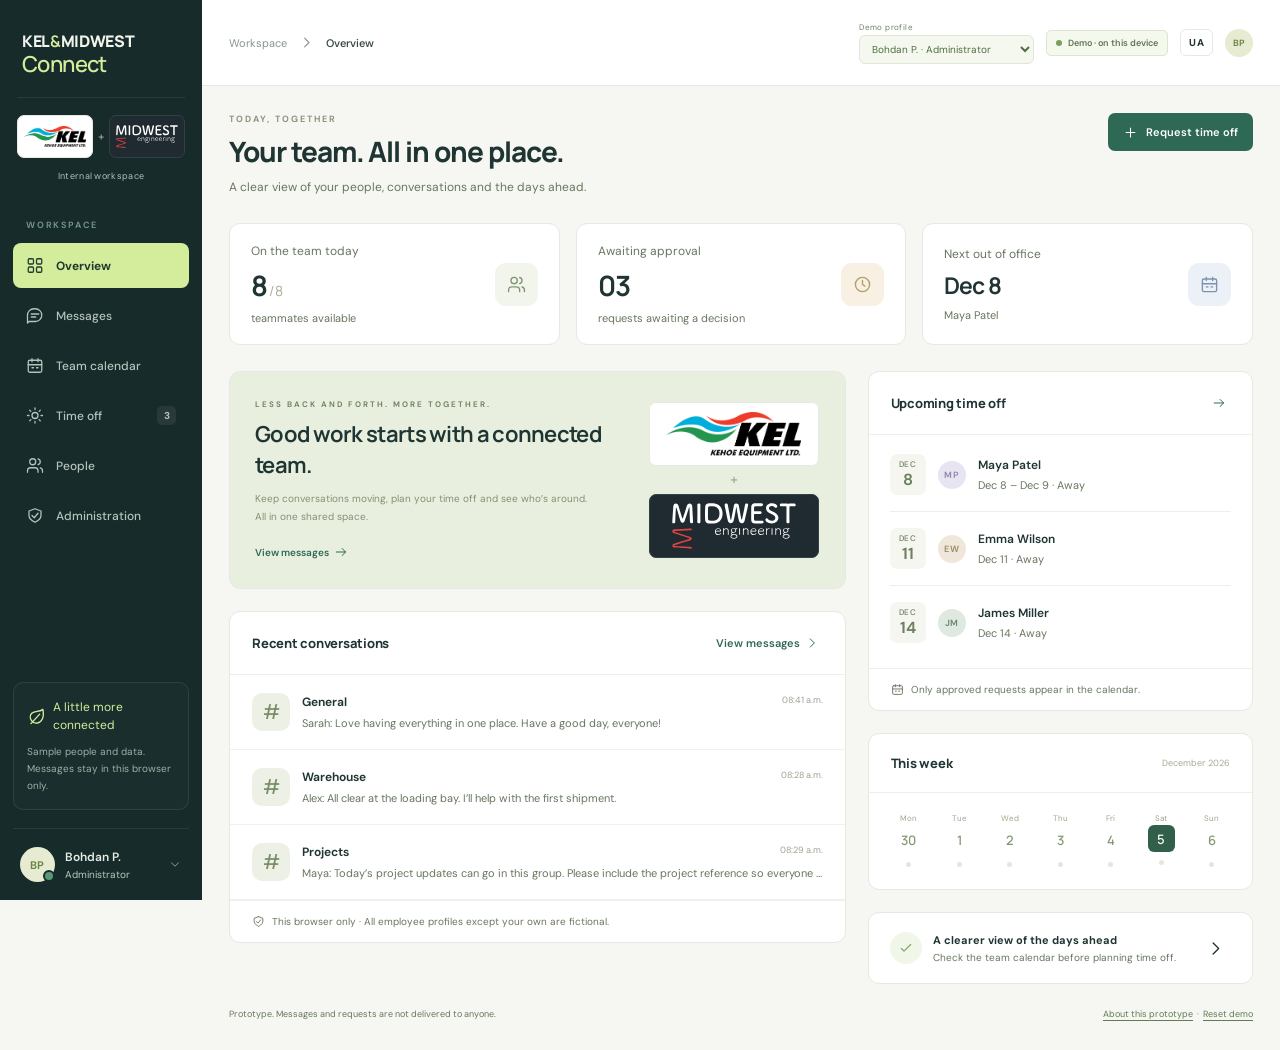
==== connect/index.html @ e6f19900 "Replace sidebar K tile with KEL&MIDWEST Connect name" ====
<!doctype html>
<html lang="en">
<head>
  <meta charset="UTF-8">
  <meta name="viewport" content="width=device-width, initial-scale=1">
  <meta name="theme-color" content="#172b2a">
  <meta name="description" content="KEL Connect — an interactive company workspace demo for conversations, team calendars and time off.">
  <title>KEL Connect · Team workspace</title>
  <link rel="icon" type="image/svg+xml" href="data:image/svg+xml,%3Csvg xmlns='http://www.w3.org/2000/svg' viewBox='0 0 64 64'%3E%3Crect width='64' height='64' rx='18' fill='%23172b2a'/%3E%3Cpath d='M18 16v32m2-14 24-18M20 34l25 14' stroke='%23d1ed89' stroke-width='7' fill='none'/%3E%3C/svg%3E">
  <link rel="stylesheet" href="./style.css">
  <link rel="stylesheet" href="./hr.css">
  <link rel="stylesheet" href="./branding.css?v=joint-1">
  <script src="./app.js?v=joint-1" defer></script>
  <script src="./hr.js" defer></script>
</head>
<body>
  <div id="app"></div>
  <div id="modal-root"></div>
  <div id="toast" class="toast" role="status" aria-live="polite"></div>
</body>
</html>
---- connect/style.css ----
@import url('https://fonts.googleapis.com/css2?family=DM+Sans:wght@400;450;500;550;600;650;700&family=Manrope:wght@400;500;600;650;700;750;800&display=swap');
:root{--ink:#1f3533;--muted:#778480;--green:#2e6955;--lime:#d4ed9c;--line:#e5e9e2;--bg:#f6f7f2;--white:#fff;--side:#172b2a;--side-muted:#91a6a1;--warm:#f0f2ea;--shadow:0 12px 35px #172b2a0c;font-family:'DM Sans',system-ui,-apple-system,sans-serif;color:var(--ink);font-synthesis:none}
*{box-sizing:border-box}body{margin:0;background:var(--bg);font-size:14px}button,input,textarea,select{font:inherit}button,a,input,textarea,select{-webkit-tap-highlight-color:transparent}button{cursor:pointer}button{border:0;background:none;color:inherit}button:disabled{opacity:.45;cursor:not-allowed}button:focus-visible,a:focus-visible{outline:3px solid #88b783;outline-offset:3px}input:focus,textarea:focus,select:focus{outline:2px solid #78a890;outline-offset:1px}a{color:inherit}.icon{width:19px;height:19px;display:inline-block;vertical-align:middle;flex:none;fill:none;stroke:currentColor;stroke-width:1.7;stroke-linecap:round;stroke-linejoin:round}.app-shell{display:flex;min-height:100vh}.sidebar{width:222px;background:var(--side);color:#e5ede5;position:fixed;inset:0 auto 0 0;display:flex;flex-direction:column;padding:31px 18px 18px;z-index:40}.brand{display:flex;align-items:center;gap:10px;padding:0 9px 30px;text-decoration:none}.brand-mark{width:34px;height:36px;background:var(--lime);color:var(--side);border-radius:9px;display:grid;place-items:center;font-family:Manrope,sans-serif;font-size:25px;font-weight:800}.brand-text{font-family:Manrope,sans-serif;font-size:18px;letter-spacing:-.7px;font-weight:750}.brand-text span{font-weight:450;color:#d8e4da}.workspace-label{padding:18px 12px;border-top:1px solid #ffffff14;margin:0 2px 21px;display:flex;align-items:center;gap:9px;color:#d4e0d7;font-size:12px}.workspace-icon{width:28px;height:28px;background:#ffffff0b;border:1px solid #ffffff1a;border-radius:7px;display:grid;place-items:center}.workspace-label b{font-size:12px;font-weight:500;display:block;line-height:1.5}.workspace-label small{color:var(--side-muted);font-size:10px}.nav-label{text-transform:uppercase;font-size:9px;letter-spacing:1.8px;color:#72958b;padding:0 13px;margin-bottom:12px;font-weight:650}.nav-items{display:grid;gap:5px}.nav-btn{display:flex;align-items:center;gap:12px;padding:13px 13px;border-radius:8px;text-align:left;color:#b4c4bc;font-size:12px;font-weight:500;position:relative;width:100%}.nav-btn:hover{background:#ffffff07;color:white}.nav-btn.active{background:#d4ed9c;color:#233a30;font-weight:700}.nav-btn .icon{width:18px}.badge{margin-left:auto;display:inline-flex;align-items:center;justify-content:center;border-radius:5px;min-width:19px;height:19px;font-size:10px;font-weight:700;padding:0 5px;background:#ffffff12}.active .badge{background:#203a2914}.sidebar-bottom{margin-top:auto;padding-top:28px}.sidebar-note{border:1px solid #ffffff16;border-radius:10px;padding:15px 13px;background:#ffffff04;margin-bottom:18px}.note-heading{font-size:12px;color:#d4ed9c;display:flex;align-items:center;gap:7px}.sidebar-note p{font-size:10px;line-height:1.7;color:#9cb0a6;margin:9px 0 0}.profile{display:flex;align-items:center;gap:10px;border-top:1px solid #ffffff14;padding:18px 7px 0}.profile b{font-size:12px;font-weight:600;display:block}.profile small{font-size:10px;color:#91a69d;display:block;margin-top:3px}.profile .icon{margin-left:auto;width:14px;color:#8ba098}.avatar{width:35px;height:35px;border-radius:50%;display:flex;align-items:center;justify-content:center;font-size:11px;font-weight:650;letter-spacing:.4px;position:relative;flex-shrink:0}.avatar.sm{width:28px;height:28px;font-size:9px}.avatar.lg{width:44px;height:44px;font-size:13px}.avatar.xl{width:58px;height:58px;font-size:18px}.avatar.online:after{content:'';position:absolute;bottom:0;right:0;background:#5a9877;border:2px solid white;width:8px;height:8px;border-radius:50%}.sidebar .avatar.online:after{border-color:var(--side)}.avatar-stack{display:flex;padding-left:6px}.avatar-stack .avatar{border:2px solid white;margin-left:-6px}.app-main{margin-left:222px;flex:1;min-width:0}.topbar{height:86px;background:#fff;border-bottom:1px solid var(--line);display:flex;align-items:center;justify-content:space-between;padding:0 34px;gap:20px}.crumb{display:flex;align-items:center;gap:12px;font-size:11px;color:#89938c}.crumb .icon{width:15px}.crumb strong{font-weight:550;color:#3a4a41}.header-right{display:flex;align-items:center;gap:16px}.demo-pill{border:1px solid #d9e6d0;background:#f4f8ed;color:#627450;padding:6px 9px;border-radius:5px;font-size:9px;font-weight:600;white-space:nowrap;display:flex;align-items:center;gap:6px}.dot{display:inline-block;width:6px;height:6px;border-radius:50%;background:#7b9e5f}.language-toggle{border:1px solid var(--line);padding:6px 8px;border-radius:6px;font-size:10px;letter-spacing:.4px;font-weight:700}.header-date{font-size:11px;color:#6c7a72}.icon-btn{display:inline-flex;align-items:center;justify-content:center;width:32px;height:32px;border-radius:7px;flex:none}.icon-btn:hover{background:#edf2e8}.mobile-menu{display:none}.page{padding:30px 34px 32px}.page-heading{display:flex;align-items:flex-start;justify-content:space-between;gap:20px;margin-bottom:26px}.eyebrow{font-size:9px;text-transform:uppercase;letter-spacing:2px;color:#87917c;font-weight:650;margin:0 0 9px}.page-heading h1{font-family:Manrope,sans-serif;font-size:28px;font-weight:750;letter-spacing:-1.05px;margin:0 0 8px;line-height:1.25}.subtitle{margin:0;font-size:11px;line-height:1.7;color:#849080}.primary,.secondary{height:38px;border-radius:7px;display:inline-flex;align-items:center;justify-content:center;gap:8px;padding:0 15px;font-size:11px;font-weight:600;white-space:nowrap}.primary{background:var(--green);color:#fff}.primary:hover{background:#235744}.primary .icon{width:15px;height:15px}.secondary{border:1px solid #dfe5da;background:#fff;color:#53614f}.secondary:hover{background:#f1f5ec}.secondary .icon{width:15px}.text-button{font-size:11px;font-weight:600;color:var(--green);padding:4px;display:flex;align-items:center;gap:5px}.text-button .icon{width:14px;height:14px}.overview-stats{display:grid;grid-template-columns:repeat(3,1fr);gap:16px;margin-bottom:26px}.stat{border:1px solid var(--line);border-radius:11px;background:#fff;padding:19px 21px;display:flex;justify-content:space-between;align-items:center;position:relative}.stat-label{font-size:11px;color:#7e897b}.stat-value{font-family:Manrope,sans-serif;font-size:28px;font-weight:650;letter-spacing:-1px;margin-top:7px}.stat-detail{font-size:10px;color:#929b8c;margin-top:7px}.stat-icon{width:43px;height:43px;background:#f2f5eb;border-radius:11px;display:grid;place-items:center;color:#809474}.stat:nth-child(2) .stat-icon{background:#f7f0e3;color:#b69d64}.stat:nth-child(3) .stat-icon{background:#ecf1f8;color:#7b92b0}.overview-grid{display:grid;grid-template-columns:minmax(0,1.6fr) minmax(280px,1fr);gap:22px}.card{border:1px solid var(--line);border-radius:11px;background:white;overflow:hidden}.card-header{display:flex;align-items:center;justify-content:space-between;padding:20px 22px;border-bottom:1px solid #edf0e8}.card-header h2{font-family:Manrope,sans-serif;font-size:13px;letter-spacing:-.25px;font-weight:750;margin:0}.welcome-card{background:#e9efdf;padding:25px 25px;min-height:160px;position:relative;overflow:hidden;margin-bottom:22px;display:flex;align-items:center;justify-content:space-between}.welcome-card .eyebrow{color:#6f8262;font-size:8px}.welcome-card h2{font-family:Manrope,sans-serif;font-size:22px;font-weight:650;letter-spacing:-.7px;line-height:1.4;margin:7px 0 10px;max-width:350px}.welcome-card p{font-size:10px;color:#819174;line-height:1.8;max-width:340px;margin:0}.welcome-art{width:125px;height:117px;flex:none;position:relative;margin-left:18px}.art-paper{width:81px;height:100px;border-radius:8px;background:#fffaf0;transform:rotate(9deg);position:absolute;left:23px;top:6px;box-shadow:0 8px 15px #193a2b09;border:1px solid #fff}.art-bar{height:11px;background:#b8cf9c;border-radius:2px;margin:15px 11px 12px}.art-line{height:5px;border-radius:3px;background:#e3e6d8;margin:8px 11px}.art-check{width:40px;height:40px;background:#2c6551;color:#d4ed9c;border:4px solid #e9efdf;position:absolute;bottom:3px;right:2px;border-radius:50%;display:grid;place-items:center;transform:rotate(-8deg)}.art-dot{width:9px;height:9px;background:#bdcd9d;position:absolute;left:5px;top:20px;border-radius:50%}.art-spark{position:absolute;right:0;top:1px;color:#81996c;font-size:24px}.recent-row{display:flex;gap:12px;padding:18px 22px;border-bottom:1px solid #f0f2eb;text-align:left;width:100%;align-items:center}.recent-row:last-child{border:0}.recent-row:hover{background:#fafbf6}.channel-avatar{width:38px;height:38px;border-radius:10px;background:#edf1e5;display:grid;place-items:center;color:#798d67;font-size:21px;font-weight:450;flex:none}.recent-body{flex:1;min-width:0}.recent-top{display:flex;justify-content:space-between;margin-bottom:6px;gap:10px}.recent-top b{font-size:11px;font-weight:650}.recent-top time{font-size:9px;color:#9ba494;flex:none}.recent-body p{font-size:10px;color:#8a9484;margin:0;white-space:nowrap;overflow:hidden;text-overflow:ellipsis}.section-footer{padding:14px 22px;font-size:10px;color:#939c8a;border-top:1px solid #edf0e8;display:flex;align-items:center;gap:7px}.section-footer .icon{width:13px;height:13px}.agenda-list{padding:3px 21px 9px}.agenda-row{padding:16px 0;border-bottom:1px solid #edf0e8;display:flex;align-items:center;gap:12px}.agenda-row:last-child{border:0}.date-square{width:36px;height:41px;display:flex;flex-direction:column;justify-content:center;align-items:center;border-radius:7px;background:#f5f6f0;color:#6c7f60;flex:none;font-size:16px;font-weight:650;line-height:1.3}.date-square span{font-size:8px;text-transform:uppercase;letter-spacing:.5px;font-weight:500}.agenda-row b{font-size:11px;font-weight:600;display:block}.agenda-row p{font-size:10px;color:#949d8d;margin:5px 0 0}.tag{display:inline-flex;align-items:center;gap:5px;font-size:9px;border-radius:5px;padding:4px 7px;font-weight:500;white-space:nowrap;background:#edf3e6;color:#73885b}.tag.pending{color:#a6833e;background:#faf2e0}.tag.rejected{color:#aa7061;background:#f8eae4}.tag.cancelled{background:#eeefeb;color:#8c9486}.tag.blue{background:#edf2fa;color:#7b91b1}.tag-row{display:flex;align-items:center;gap:7px;margin-top:7px}.availability-banner{margin-top:22px;padding:19px 21px;border:1px solid var(--line);border-radius:11px;background:#fff;display:flex;align-items:center;gap:11px}.availability-banner .status-orb{width:32px;height:32px;background:#f0f6e8;color:#81a264;display:grid;place-items:center;border-radius:50%}.availability-banner .status-orb .icon{width:16px}.availability-banner strong{display:block;font-size:11px}.availability-banner p{font-size:10px;color:#909b87;margin:4px 0 0}.availability-banner .icon-btn{margin-left:auto}.messages-page{padding-bottom:22px}.messages-layout{display:grid;grid-template-columns:235px minmax(0,1fr) 232px;min-height:570px;height:calc(100vh - 221px);max-height:880px;gap:0;border:1px solid var(--line);border-radius:11px;background:white;overflow:hidden}.conversation-list{border-right:1px solid var(--line);padding:19px 12px;overflow-y:auto;background:#fcfdf9}.input-search{position:relative;margin-bottom:22px}.input-search .icon{width:14px;height:14px;position:absolute;left:11px;top:11px;color:#9ca592}.input-search input{height:35px;width:100%;background:#f1f4eb;border:1px solid #e9ede1;border-radius:6px;padding:0 10px 0 33px;font-size:10px;min-width:0;color:#405541}.input-search input::placeholder{color:#9aa48f}.list-heading{padding:0 8px;margin:20px 0 10px;display:flex;align-items:center;justify-content:space-between;font-size:9px;text-transform:uppercase;letter-spacing:1.1px;font-weight:650;color:#8c9780}.list-heading:first-of-type{margin-top:0}.list-heading .icon{width:13px;height:13px}.conversation-btn{padding:10px 9px;display:flex;align-items:center;gap:9px;text-align:left;border-radius:6px;width:100%;margin:3px 0;color:#79886d;font-size:11px}.conversation-btn:hover{background:#f0f4e8}.conversation-btn.active{background:#e9efdf;color:#385740;font-weight:600}.conversation-btn .hash{font-size:17px;line-height:1;width:19px;text-align:center;color:#91a27d;flex:none}.conversation-btn .badge{background:#dce7c8;color:#658143;min-width:16px;height:16px;font-size:8px}.conversation-name{white-space:nowrap;overflow:hidden;text-overflow:ellipsis;min-width:0}.conversation-btn .private-icon{width:12px;height:12px;margin-left:auto}.mini-info{margin:27px 8px 0;border-top:1px solid var(--line);padding-top:16px;font-size:9px;color:#97a18c;line-height:1.8}.mini-info .icon{width:12px;height:12px;margin-bottom:5px;color:#869e72}.chat-pane{display:flex;flex-direction:column;min-width:0;overflow:hidden;position:relative}.chat-header{padding:18px 22px;border-bottom:1px solid var(--line);display:flex;align-items:center;gap:11px;min-height:77px}.chat-header h2{font-family:Manrope,sans-serif;font-size:14px;letter-spacing:-.2px;margin:0 0 4px}.chat-header p{font-size:9px;color:#99a18f;margin:0}.chat-header .channel-avatar{width:34px;height:34px;font-size:20px;border-radius:8px}.chat-header .header-actions{margin-left:auto;display:flex;gap:5px}.chat-header .icon-btn{color:#849479}.pinned{margin:16px 22px 0;background:#f7f8f0;border:1px solid #eaeddf;padding:10px 12px;border-radius:7px;display:flex;align-items:center;gap:9px;color:#91a071;font-size:9px;line-height:1.6}.pinned .icon{width:14px;height:14px}.pinned strong{font-weight:650;color:#788960}.chat-messages{overflow-y:auto;flex:1;min-height:100px;padding:21px 22px;scroll-behavior:smooth}.day-separator{display:flex;align-items:center;gap:12px;font-size:8px;color:#a0a78f;letter-spacing:.3px;margin:1px 0 25px}.day-separator:before,.day-separator:after{content:'';height:1px;background:#edf0e5;flex:1}.message{display:flex;gap:10px;margin-bottom:21px}.message-content{min-width:0;max-width:calc(100% - 42px)}.message-top{display:flex;align-items:center;gap:8px;margin:1px 0 6px;flex-wrap:wrap}.message-top b{font-size:10px;font-weight:650;color:#41523d}.message-top time{font-size:8px;color:#a6ad9b}.message-top .you-tag{font-size:7px;background:#eef2e6;color:#899976;border-radius:3px;padding:2px 4px}.message p{font-size:11px;line-height:1.85;margin:0;color:#7d8971;white-space:pre-wrap;overflow-wrap:anywhere}.message.mine p{color:#526c46}.message .avatar{width:30px;height:30px;font-size:9px}.empty-state{display:flex;flex-direction:column;align-items:center;justify-content:center;min-height:210px;text-align:center;color:#8b987c;gap:10px;padding:30px}.empty-state>.icon{width:28px;height:28px;margin-bottom:4px;color:#a0b08f}.empty-state h3{margin:0;font-size:13px;font-weight:600}.empty-state p{font-size:11px;line-height:1.8;max-width:330px;margin:0}.composer-area{padding:0 22px 16px}.composer{border:1px solid #dfe5d5;border-radius:8px;background:#fff;position:relative}.composer textarea{display:block;resize:none;border:0;padding:13px 13px 0;width:100%;height:66px;background:transparent;color:#536746;font-size:11px;line-height:1.6;border-radius:8px}.composer textarea:focus{outline:0}.composer textarea::placeholder{color:#a6ae9a}.composer-actions{display:flex;justify-content:space-between;align-items:center;padding:6px 9px 9px}.composer .icon-btn{color:#9aa88a;width:27px;height:27px}.send-btn{background:#2e6955;color:white;width:29px;height:29px;border-radius:6px;display:grid;place-items:center}.send-btn .icon{width:14px;height:14px}.composer-hint{margin:8px 0 0;font-size:8px;color:#a5ae98;display:flex;justify-content:space-between;gap:10px}.emoji-panel{position:absolute;bottom:49px;left:7px;border-radius:8px;background:white;box-shadow:0 5px 30px #172b2a20;border:1px solid var(--line);padding:7px;display:flex;gap:3px;z-index:3}.emoji-panel button{padding:6px;font-size:18px}.emoji-panel button:hover{background:#f0f4e8;border-radius:5px}.chat-details{border-left:1px solid var(--line);padding:22px 19px;background:#fff;overflow-y:auto}.details-header{font-family:Manrope,sans-serif;display:flex;justify-content:space-between;font-size:11px;font-weight:700;margin-bottom:20px}.details-header .icon{width:14px;color:#8b9d7e}.details-title{font-size:9px;color:#a0aa92;text-transform:uppercase;letter-spacing:1px;margin:24px 0 13px;font-weight:650}.details-title:first-child{margin-top:0}.detail-person{display:flex;align-items:center;gap:9px;margin:15px 0}.detail-person b{font-size:10px;font-weight:550;display:block}.detail-person small{font-size:8px;color:#9aa78d;margin-top:4px;display:block}.detail-person .status-dot{width:5px;height:5px;margin-left:auto;background:#90a87a;border-radius:50%}.details-note{border-radius:8px;background:#f5f7ef;border:1px solid #e9eddf;padding:13px;margin-top:22px}.details-note .icon{width:15px;color:#91a975}.details-note b{font-size:10px;font-weight:550;display:block;margin-top:8px}.details-note p{font-size:9px;line-height:1.9;color:#97a088;margin:7px 0 0}.details-link{width:100%;display:flex;align-items:center;justify-content:space-between;gap:7px;font-size:9px;color:#789364;padding:14px 0;border-bottom:1px solid var(--line)}.details-link .icon{width:13px;height:13px}.calendar-toolbar{display:flex;align-items:center;justify-content:space-between;gap:16px;padding:18px 22px;border-bottom:1px solid var(--line);flex-wrap:wrap}.month-switch{display:flex;align-items:center;gap:13px}.month-switch h2{font-family:Manrope,sans-serif;font-size:15px;letter-spacing:-.3px;margin:0;min-width:130px;text-align:center;text-transform:capitalize}.month-switch .icon-btn{border:1px solid var(--line);width:29px;height:29px}.month-switch .icon{width:14px}.filter-select{border:1px solid var(--line);background:white;padding:7px 9px;border-radius:6px;font-size:10px;color:#7c8d6b;max-width:200px}.calendar-days,.calendar-grid{display:grid;grid-template-columns:repeat(7,minmax(0,1fr))}.calendar-days div{text-align:right;padding:13px 14px;color:#97a18c;font-size:9px;border-bottom:1px solid var(--line);text-transform:uppercase;letter-spacing:.6px}.calendar-cell{min-height:105px;border-right:1px solid #e9ede2;border-bottom:1px solid #e9ede2;padding:9px 7px;min-width:0;background:white}.calendar-cell:nth-child(7n){border-right:0}.calendar-cell.other{background:#fafbf7;color:#bdc5b3}.calendar-cell.weekend{background:#fcfdf9}.calendar-cell .day-number{display:flex;justify-content:flex-end;font-size:10px;color:#929f84;margin-bottom:8px}.calendar-cell.today .day-number span{background:#315f49;color:#fff;border-radius:50%;width:23px;height:23px;display:grid;place-items:center;margin-top:-3px;margin-bottom:-3px}.calendar-event{border-left:2px solid #98ac78;background:#edf2e4;color:#6c8659;border-radius:4px;font-size:8px;padding:6px;display:block;width:100%;text-align:left;margin:3px 0;overflow:hidden;white-space:nowrap;text-overflow:ellipsis}.calendar-event:hover{filter:brightness(.97)}.calendar-event.blue{border-color:#89a3bb;background:#edf2f6;color:#7b92a7}.calendar-event.purple{border-color:#b29cbb;background:#f0ebf3;color:#9682a1}.calendar-footer{display:flex;align-items:center;gap:18px;justify-content:space-between;padding:15px 22px;color:#9ba58d;font-size:9px;line-height:1.8}.calendar-legend{display:flex;align-items:center;gap:10px;flex-wrap:wrap}.legend-item{display:flex;align-items:center;gap:5px}.legend-item i{width:7px;height:7px;background:#a5b98b;border-radius:2px}.legend-item.blue i{background:#8ca8c0}.legend-item.purple i{background:#b09bbb}.calendar-below{display:grid;grid-template-columns:1.3fr 1fr;gap:22px;margin-top:22px}.privacy-card{border:1px solid var(--line);border-radius:10px;background:#edf2e5;padding:22px;display:flex;gap:14px;align-items:flex-start}.privacy-card>.icon{color:#8b9d72;width:21px;height:21px;flex:none}.privacy-card h3{font-size:11px;margin:0 0 9px;font-weight:650}.privacy-card p{font-size:10px;line-height:1.9;margin:0;color:#8a997b}.tabs{display:flex;gap:23px;border-bottom:1px solid var(--line);padding:0 22px}.tab{height:47px;font-size:11px;color:#98a18b;border-bottom:2px solid transparent;display:flex;align-items:center;gap:6px;padding:0}.tab.active{border-color:#51754a;color:#466742;font-weight:650}.tab .badge{background:#eef2e5;color:#8ba078;min-width:17px;height:17px;font-size:8px}.table-wrap{overflow-x:auto}.data-table{border-collapse:collapse;width:100%;text-align:left;white-space:nowrap}.data-table th{font-size:9px;text-transform:uppercase;letter-spacing:.6px;color:#a2ab94;font-weight:550;padding:14px 22px;background:#fafbf7;border-bottom:1px solid var(--line)}.data-table td{padding:19px 22px;font-size:11px;border-bottom:1px solid #edf0e7;color:#7c8a6e}.data-table tr:last-child td{border-bottom:0}.table-person{display:flex;align-items:center;gap:9px}.table-person b{font-size:10px;color:#576b4a;font-weight:550;display:block}.table-person small{font-size:9px;color:#a1aa94;display:block;margin-top:4px}.request-actions{display:flex;align-items:center;gap:7px}.small-btn{border:1px solid #dfe7d5;background:#f5f8ee;color:#769258;padding:6px 9px;font-size:9px;border-radius:5px;display:flex;align-items:center;gap:4px}.small-btn.danger{background:#fff;border-color:#ecdcd5;color:#b48d7a}.small-btn .icon{width:12px;height:12px}.balance-cards{display:grid;grid-template-columns:1fr 1fr 1.1fr;gap:18px;margin-bottom:23px}.balance-card{border:1px solid var(--line);background:#fff;border-radius:10px;padding:21px}.balance-card .label{font-size:10px;color:#8c9b7b;display:flex;align-items:center;gap:7px}.balance-card .label .icon{width:15px;color:#9bab85}.balance-number{font-family:Manrope,sans-serif;font-size:28px;letter-spacing:-1px;margin:12px 0 7px;color:#4a6540}.balance-number span{font-size:11px;color:#99a38c;letter-spacing:0;font-weight:400}.balance-bar{height:4px;border-radius:3px;background:#eef2e6;margin:14px 0 11px;overflow:hidden}.balance-bar span{display:block;height:100%;background:#b8cd99;border-radius:3px}.balance-card small{font-size:9px;color:#a2aa96;line-height:1.6}.demo-callout{padding:17px 20px;background:#f0f3e8;border:1px solid #e3e9d7;border-radius:9px;display:flex;align-items:flex-start;gap:10px;margin-top:22px;color:#859677}.demo-callout .icon{width:16px;height:16px;margin-top:1px}.demo-callout p{font-size:10px;line-height:1.9;margin:0;flex:1}.demo-callout strong{color:#6c855b;font-weight:600}.people-toolbar{display:flex;align-items:center;justify-content:space-between;gap:14px;margin-bottom:21px}.people-toolbar .input-search{margin:0;width:280px}.people-grid{display:grid;grid-template-columns:repeat(3,minmax(0,1fr));gap:18px}.person-card{padding:24px;border:1px solid var(--line);border-radius:11px;background:white;text-align:center}.person-card>.avatar{margin:0 auto 14px}.person-card h3{font-family:Manrope,sans-serif;font-size:13px;margin:0 0 6px;font-weight:650;letter-spacing:-.3px}.person-card p{font-size:10px;color:#97a28b;margin:0 0 12px}.person-card .secondary{height:31px;margin-top:18px;font-size:9px;width:100%}.person-card .tag{font-size:8px}.person-card .self-label{margin-top:18px;font-size:9px;display:block;height:31px;padding-top:8px;color:#98a88a}.modal-backdrop{position:fixed;inset:0;background:#13282465;backdrop-filter:blur(3px);z-index:100;display:flex;align-items:center;justify-content:center;padding:24px}.modal{width:490px;max-width:100%;background:#fff;border-radius:14px;box-shadow:0 20px 80px #132b2c40;max-height:90vh;overflow-y:auto}.modal-header{display:flex;align-items:center;justify-content:space-between;padding:23px 26px 18px;border-bottom:1px solid var(--line)}.modal-header h2{font-family:Manrope,sans-serif;font-size:18px;letter-spacing:-.5px;margin:0;font-weight:700}.modal-header .icon-btn{color:#9aa78c}.modal-body{padding:24px 26px}.modal-subtitle{font-size:11px;line-height:1.8;color:#9aa68d;margin:0 0 20px}.field{display:block;margin-bottom:18px}.field>span{font-size:11px;font-weight:550;display:block;color:#728765;margin-bottom:9px}.field input,.field select,.field textarea{width:100%;padding:11px 12px;border:1px solid #dde5d4;border-radius:7px;background:#fdfefa;color:#6e8561;font-size:12px;min-height:41px}.field textarea{resize:vertical;min-height:74px}.field small{font-size:9px;color:#a0ac92;display:block;line-height:1.7;margin-top:6px}.field-row{display:grid;grid-template-columns:1fr 1fr;gap:14px}.modal-footer{border-top:1px solid var(--line);padding:18px 26px;display:flex;justify-content:flex-end;gap:9px}.check-list{display:grid;gap:7px;margin-top:10px}.check-person{display:flex;gap:10px;align-items:center;padding:9px 10px;border:1px solid var(--line);border-radius:7px;font-size:11px;color:#758769;cursor:pointer}.check-person input{accent-color:#4f7a57;margin-left:auto}.check-person>span{flex:1}.check-person small{font-size:9px;color:#a2ac94;display:block;margin-top:3px}.switch-field{display:flex;align-items:center;gap:10px;font-size:11px;color:#79906b;margin:18px 0}.switch-field input{accent-color:#4f7a57}.request-summary{background:#f3f6ec;padding:13px 15px;border-radius:7px;font-size:11px;color:#8a9c77;line-height:1.8;display:flex;gap:8px;align-items:center}.request-summary .icon{width:14px;flex:none}.form-error{font-size:11px;color:#b47962;margin:12px 0 0;line-height:1.7}.toast{position:fixed;bottom:25px;left:calc(50% + 111px);transform:translate(-50%,20px);background:#294d3a;color:#ecf5df;padding:13px 21px;border-radius:8px;box-shadow:0 5px 30px #172b2a25;max-width:calc(100vw - 35px);font-size:11px;z-index:200;opacity:0;pointer-events:none;transition:opacity .2s,transform .2s}.toast.visible{opacity:1;transform:translate(-50%,0)}.info-section{font-size:11px;line-height:1.9;color:#8c9b7e;margin-bottom:16px}.info-section b{font-weight:600;color:#6e875c;display:block;margin-bottom:5px}.mobile-overlay{display:none}.selected-info{display:flex;align-items:center;gap:12px;margin:0 0 22px}.selected-info h3{font-size:15px;margin:0 0 5px}.selected-info p{font-size:11px;color:#9aa48e;margin:0}.search-label{font-size:10px;color:#94a585;text-align:center;padding:15px}.app-footer{font-size:9px;color:#a4ac9a;display:flex;justify-content:space-between;gap:15px;margin-top:22px;line-height:1.8}.app-footer button{font-size:9px;padding:0;color:#849778;text-decoration:underline;text-underline-offset:3px}.inline-empty{font-size:10px;color:#a0ab93;padding:25px;text-align:center;line-height:1.8}.week-preview{display:grid;grid-template-columns:repeat(7,1fr);padding:20px 18px;gap:6px}.week-day{text-align:center;font-size:8px;color:#9ca88f}.week-day b{display:block;font-family:Manrope,sans-serif;font-size:13px;color:#829770;margin:8px 0 10px;font-weight:550}.week-day.today b{background:#315f49;color:#fff;border-radius:6px;width:27px;height:27px;display:grid;place-items:center;margin:2px auto 5px}.week-marker{width:5px;height:5px;background:#b3c595;border-radius:50%;display:inline-block;margin:0 1px}.week-day .muted-marker{background:#e2e9d9}.title-actions{display:flex;gap:8px;align-items:center}.review-hint{font-size:9px;color:#a0ad93;background:#f7f9f0;border-bottom:1px solid #e6ecdc;padding:11px 22px;line-height:1.8}
@media(min-width:1700px){.page{max-width:1540px;margin:auto}.topbar{padding-left:45px;padding-right:45px}.messages-layout{grid-template-columns:265px minmax(0,1fr) 270px}.page{padding:35px 45px}.messages-page{max-width:none}}
@media(max-width:1390px){.sidebar{width:202px;padding-left:13px;padding-right:13px}.app-main{margin-left:202px}.brand-text{font-size:17px}.topbar{padding:0 27px}.page{padding:27px}.messages-layout{grid-template-columns:210px minmax(0,1fr)}.chat-details{display:none}.messages-layout{min-height:565px}.toast{left:calc(50% + 101px)}}
@media(max-width:1120px){.overview-grid{grid-template-columns:minmax(0,1.3fr) minmax(260px,1fr)}.header-date{display:none}.topbar{height:76px}.sidebar{width:187px}.app-main{margin-left:187px}.workspace-label{padding-left:7px}.brand{padding-left:6px}.brand-text{font-size:15px}.nav-btn{padding:12px 10px;gap:10px;font-size:11px}.page{padding:25px 23px}.topbar{padding:0 23px}.people-grid{grid-template-columns:repeat(2,minmax(0,1fr))}.page-heading h1{font-size:25px}.messages-layout{height:calc(100vh - 206px);grid-template-columns:190px minmax(0,1fr)}.balance-card{padding:17px}.calendar-cell{min-height:90px}.calendar-days div{padding:12px 9px}.calendar-event{font-size:7px;padding:5px 3px}.calendar-below{grid-template-columns:1fr 1fr}.stat{padding:17px}.stat-icon{width:35px;height:35px}.welcome-art{width:95px;transform:scale(.8);transform-origin:right center;margin-left:-10px}.welcome-card{padding:23px 20px}.toast{left:calc(50% + 93px)}}
@media(max-width:900px){.overview-grid{grid-template-columns:1fr}.overview-right{display:grid;grid-template-columns:1fr 1fr;gap:20px}.availability-banner{margin-top:0;grid-column:1/-1}.overview-stats{gap:10px}.stat{padding:15px}.stat-icon{display:none}.balance-cards{grid-template-columns:1fr 1fr;gap:12px}.balance-cards .balance-card:last-child{grid-column:1/-1}.calendar-below{grid-template-columns:1fr}.app-footer{flex-direction:column;gap:3px}.calendar-toolbar{padding:16px 13px}.month-switch{gap:5px}.month-switch h2{min-width:110px;font-size:13px}.calendar-footer{align-items:flex-start;flex-direction:column;gap:8px}.pinned{font-size:8px;margin:12px 14px 0}.chat-messages{padding:20px 15px}.chat-header{padding:17px 15px}.composer-area{padding:0 14px 13px}.composer-hint{font-size:7px}.messages-layout{grid-template-columns:170px minmax(0,1fr)}.conversation-list{padding:16px 8px}.conversation-btn{font-size:10px;padding:10px 6px;gap:7px}.header-right{gap:9px}.crumb{gap:8px;font-size:10px}}
@media(max-width:700px){.sidebar{transform:translateX(-100%);transition:transform .2s;width:225px;padding:28px 18px 18px}.sidebar.open{transform:translateX(0)}.sidebar.open+.mobile-overlay{display:block;position:fixed;inset:0;background:#13282465;z-index:35}.brand-text{font-size:18px}.nav-btn{font-size:12px;padding:13px}.app-main{margin-left:0}.mobile-menu{display:inline-flex;margin-right:6px}.topbar{height:67px;padding:0 17px;gap:8px}.crumb>span{display:none}.crumb{gap:5px}.crumb strong{font-size:11px}.header-right{gap:8px}.header-right>.avatar{display:none}.demo-pill{font-size:8px;padding:6px}.demo-pill .dot{width:5px;height:5px}.language-toggle{font-size:9px}.page{padding:24px 17px}.page-heading{gap:10px;margin-bottom:21px;align-items:center}.page-heading h1{font-size:24px}.page-heading .subtitle{font-size:10px;max-width:225px}.eyebrow{font-size:8px;letter-spacing:1.6px}.primary,.secondary{padding:0 11px;font-size:10px;height:35px;gap:6px}.overview-stats{gap:8px}.stat{padding:15px 12px}.stat-label{font-size:9px}.stat-value{font-size:24px;margin-top:8px}.stat-detail{font-size:8px;line-height:1.6}.overview-right{grid-template-columns:1fr}.overview-grid{gap:20px}.welcome-card h2{font-size:21px;max-width:240px}.welcome-card p{max-width:240px;font-size:9px}.welcome-art{transform:scale(.8);width:90px}.overview-right .card{min-width:0}.messages-page{padding-bottom:12px}.messages-layout{grid-template-columns:155px minmax(0,1fr);height:calc(100dvh - 223px);min-height:460px}.messages-page .app-footer{display:none}.conversation-list{padding:14px 7px}.list-heading{font-size:8px;letter-spacing:.8px;padding:0 5px}.input-search input{font-size:9px;padding-left:25px}.input-search .icon{left:8px;width:12px}.conversation-btn{font-size:9px;padding:9px 5px;gap:6px}.conversation-btn .avatar{width:22px;height:22px;font-size:7px}.conversation-btn .hash{font-size:15px;width:15px}.conversation-btn .badge{display:none}.mini-info{font-size:8px;margin:22px 5px 0}.chat-header{padding:13px 12px;min-height:66px;gap:8px}.chat-header h2{font-size:12px}.chat-header .channel-avatar{width:28px;height:28px;font-size:17px}.chat-header p{font-size:8px}.chat-header .header-actions .icon-btn{width:25px;height:25px}.chat-header .icon{width:15px}.pinned{padding:8px;font-size:8px;gap:7px;margin:11px 10px 0}.pinned .icon{width:12px}.chat-messages{padding:16px 10px}.message{gap:7px;margin-bottom:18px}.message .avatar{width:25px;height:25px;font-size:8px}.message-top{gap:5px;margin-bottom:5px}.message-top b{font-size:9px}.message-top time{font-size:7px}.message p{font-size:10px}.composer-area{padding:0 9px 10px}.composer textarea{font-size:10px;padding:10px 10px 0;height:62px}.composer-hint span:last-child{display:none}.composer-hint{font-size:7px}.calendar-cell{padding:7px 3px;min-height:87px}.calendar-cell .day-number{font-size:9px;padding-right:3px}.calendar-event{padding:5px 3px;font-size:7px}.calendar-days div{padding:11px 5px;font-size:8px}.calendar-toolbar{gap:10px}.month-switch h2{font-size:12px;min-width:100px}.month-switch .icon-btn{height:26px;width:26px}.filter-select{font-size:9px;padding:7px;max-width:130px}.calendar-footer{font-size:8px;padding:13px}.balance-cards{gap:10px}.balance-card{padding:17px 14px}.balance-card .label{font-size:9px}.balance-number{font-size:25px}.data-table td{padding:16px}.data-table th{padding:13px 16px}.people-grid{gap:11px}.person-card{padding:21px 13px}.person-card h3{font-size:12px}.people-toolbar .input-search{width:60%}.person-card p{font-size:9px;line-height:1.6}.modal-backdrop{padding:16px}.modal-header{padding:20px}.modal-body{padding:21px}.modal-footer{padding:17px 20px}.modal-header h2{font-size:17px}.toast{left:50%;bottom:18px;white-space:normal;text-align:center;width:max-content}.title-actions>.secondary{font-size:9px;padding:0 8px}.app-footer{font-size:8px;margin-top:18px}.demo-callout{padding:15px}.review-hint{font-size:8px}.calendar-below{gap:16px}.people-grid .tag{font-size:7px}}
@media(max-width:390px){.messages-layout{grid-template-columns:127px minmax(0,1fr)}.page{padding-left:12px;padding-right:12px}.chat-header .channel-avatar{display:none}.page-heading h1{font-size:22px}.page-heading .primary{font-size:9px;padding:0 8px}.welcome-art{width:65px;transform:scale(.65)}.demo-pill{max-width:122px;overflow:hidden}.welcome-card{padding:20px 17px}.calendar-event{font-size:6px}.month-switch h2{min-width:90px;font-size:11px}.calendar-toolbar .filter-select{max-width:115px}.title-actions>.secondary{max-width:95px;white-space:normal;line-height:1.3}}
@media(prefers-reduced-motion:reduce){*{scroll-behavior:auto!important;transition:none!important;animation:none!important}}
/* Keep operational text easy to read on light surfaces. */
.subtitle,.stat-label,.stat-detail,.recent-body p,.agenda-row p,.section-footer,.availability-banner p,.message p,.chat-header p,.details-note p,.detail-person small,.mini-info,.composer-hint,.calendar-footer,.data-table td,.balance-card small,.person-card p,.modal-subtitle,.info-section,.field small,.app-footer{color:#67765e}
.stat-label,.recent-top b,.agenda-row b{font-size:12px}.stat-detail,.recent-body p,.agenda-row p{font-size:11px}.message p{font-size:12px;line-height:1.8}.message-top b{font-size:11px}.chat-header p{font-size:10px}.subtitle{font-size:12px}.data-table td{font-size:12px}.data-table th{color:#738368}.person-card p{font-size:11px}.modal-subtitle,.info-section{font-size:12px}.field>span{color:#526a45}.calendar-days div,.calendar-cell .day-number{color:#6e805f}.calendar-event{font-size:9px}.tag{color:#57733d}.tag.pending{color:#8d6724}.tag.blue{color:#5d7d9e}.app-footer button{color:#607c51}.avatar-stack .avatar{border-color:white}.profile .avatar{color:#5d763d}.overview-right #week-card{margin-top:22px}
.overview-grid>div,.overview-right>*,.recent-body,.welcome-card>div{min-width:0}
@media(max-width:900px){.overview-right #week-card{margin-top:0!important}}
@media(max-width:700px){.subtitle{font-size:11px}.stat-label,.stat-detail{font-size:9px}.recent-top b,.agenda-row b{font-size:11px}.recent-body p,.agenda-row p{font-size:10px}.message p{font-size:11px}.message-top b{font-size:10px}.calendar-event{font-size:7px}.person-card p{font-size:10px}.conversation-btn{font-size:10px}.composer-hint{font-size:8px}.calendar-footer{font-size:9px}.app-footer{font-size:9px}}
---- connect/hr.css ----
.persona-control{display:flex;flex-direction:column;gap:3px;max-width:215px}.persona-control>span{font-size:8px;letter-spacing:.4px;color:#6d805f}.persona-control select{font-size:10px;max-width:210px;background:#f5f8ef;border:1px solid #e0e7d8;color:#4e7041;border-radius:6px;padding:6px 8px}.header-date{display:none}.header-right{gap:12px}.sidebar-note .note-heading{line-height:1.5}.profile small{color:#bac9be}.hr-balances{display:grid;grid-template-columns:repeat(4,minmax(0,1fr));gap:14px;margin-bottom:24px}.hr-balances .balance-card{padding:19px;min-width:0}.hr-balances .balance-number{font-size:26px}.hr-balances .balance-number span{font-size:10px}.bonus-balance{background:#eaf5e9;border-color:#cfe6cc}.bonus-balance .label{color:#2d8544}.bonus-balance .label .icon{color:#44a256}.bonus-balance .balance-number{color:#298343}.bonus-balance small{color:#51805a}.bonus-balance .text-button{font-size:10px;padding:0;margin-top:13px;color:#2c8240}.admin-summary{display:flex;gap:30px;margin:-6px 0 26px;flex-wrap:wrap}.admin-summary>span{display:flex;align-items:center;gap:8px;font-size:11px;color:#76886a}.admin-summary .icon{width:16px;height:16px;color:#8b9e7a}.admin-summary b{font-family:Manrope,system-ui,sans-serif;font-size:18px;font-weight:650;color:#385b32}.admin-summary .green-summary,.admin-summary .green-summary .icon{color:#3c9451}.admin-tabs{overflow-x:auto;white-space:nowrap;gap:25px;padding:0 24px;scrollbar-width:thin}.admin-tabs .tab{flex:none;font-size:12px;height:54px}.admin-content{min-width:0}.admin-toolbar{display:flex;align-items:center;gap:12px;justify-content:space-between;padding:18px 22px;flex-wrap:wrap;border-bottom:1px solid #edf0e7}.admin-toolbar .input-search{margin:0;width:265px}.admin-toolbar .input-search input{font-size:11px}.muted{font-size:10px;color:#778b69;line-height:1.8}.email-cell{font-size:11px!important}.users-table td{padding:18px 22px}.role-tag{display:inline-flex;align-items:center;background:#f1f4ea;border:1px solid #e4e9da;padding:5px 8px;border-radius:5px;color:#7b8d6c;font-size:10px}.role-tag.admin{background:#ecf1e1;border-color:#dbe5cc;color:#68864c}.role-tag.manager{background:#eaf0f7;border-color:#dce5ee;color:#6885a1}.small-btn{font-size:10px}.small-btn.danger{color:#9e725f}.admin-description{font-size:12px;color:#758a66;padding:20px 24px;margin:0;line-height:1.9;background:#f9fbf4;border-bottom:1px solid #e7eddc}.closure-symbol{width:29px;height:29px;background:#e8ebee;border-radius:7px;display:grid;place-items:center;color:#78838b;flex:none}.closure-symbol .icon{width:16px}.cell-sub{display:block;color:#849678;font-size:10px;margin-top:6px;line-height:1.6;max-width:380px;white-space:normal}.bonus-explainer{display:flex;align-items:center;gap:14px;padding:21px 24px;background:#ecf7e9;border-bottom:1px solid #d8e9d4;color:#3b8e49}.bonus-explainer>.icon{width:28px;height:28px}.bonus-explainer strong{font-family:Manrope,system-ui,sans-serif;font-size:14px;letter-spacing:-.3px}.bonus-explainer p{font-size:11px;color:#648e5c;line-height:1.9;margin:6px 0 0}.bonus-value{display:inline-flex;align-items:center;gap:6px;color:#309648;font-size:12px;font-weight:600}.bonus-value .icon{width:15px;height:15px}.gift-tag{background:#dbf2df;color:#2a8641}.settings-form{max-width:630px;padding:27px}.settings-form h3{font-family:Manrope,system-ui,sans-serif;font-size:17px;margin:0 0 14px;letter-spacing:-.4px}.settings-form .field{max-width:300px}.outlook-card{display:flex;gap:13px;background:#eef3f7;border:1px solid #dfe8f0;padding:16px;border-radius:8px;margin:20px 0;color:#59788d}.outlook-card>.icon{width:23px;height:23px;flex:none}.outlook-card strong{font-size:12px;font-weight:600}.outlook-card p{font-size:11px;line-height:1.9;margin:6px 0 0}.allowance-fields{display:grid;grid-template-columns:repeat(3,minmax(0,1fr));gap:12px}.allowance-fields .field>span{font-size:10px;line-height:1.6}.form-section-label{font-size:11px;font-weight:650;color:#527744;margin:22px 0 12px;border-top:1px solid #e7edde;padding-top:19px}.form-warning{background:#fff4d8;color:#9d792d;padding:12px 14px;border:1px solid #eee1bd;border-radius:6px;line-height:1.8;font-size:11px}.over-budget{color:#b2784e!important}.approval-balance{font-size:12px;color:#6d825d;margin:16px 0}.bonus-request-summary{background:#e9f5e6;color:#328848;border:1px solid #cce5c7}.bonus-request-summary .icon{width:23px;height:23px}.bonus-request-summary b{font-size:12px}.request-type-link{display:flex;align-items:center;gap:7px;padding:0;color:#718a5c;text-decoration:underline;text-underline-offset:3px;font-size:11px}.request-type-link .icon{width:15px;height:15px}.request-type-link.sick{color:#b77d8e}.request-type-link.personal{color:#7184ae}.request-type-link.bonus{color:#33934b}.request-filters{justify-content:flex-start;background:#fcfdf8}.request-filters .muted{margin-left:auto}.requests-table th,.requests-table td{padding:16px 19px}.event-type{display:flex;align-items:center;gap:7px;font-size:12px}.event-type .icon{width:17px}.event-type.bonus{color:#2f9148}.calendar-controls{display:flex;gap:13px;align-items:center;flex-wrap:wrap}.segmented{display:flex;background:#f2f5ec;border:1px solid #e2e8d9;border-radius:7px;padding:3px}.segmented button{padding:7px 10px;font-size:10px;color:#829270;border-radius:5px;white-space:nowrap}.segmented button.selected{background:white;box-shadow:0 1px 4px #27451a0b;color:#4d6f3c;font-weight:600}.calendar-toolbar{gap:15px}.calendar-toolbar .month-switch h2{min-width:150px}.calendar-toolbar .text-button{font-size:10px}.calendar-subtoolbar{padding:12px 22px;display:flex;align-items:center;justify-content:space-between;gap:14px;border-bottom:1px solid #e7ecdf;background:#fdfefb}.pending-switch{display:flex;align-items:center;gap:7px;font-size:10px;color:#809470}.pending-switch input{accent-color:#67884e;margin:0}.calendar-subtoolbar .text-button{font-size:10px}.calendar-bottom{padding:18px 23px;background:#fcfdf9;border-top:1px solid #e4ebdc}.calendar-bottom p{font-size:10px;color:#879b76;line-height:1.9;margin:15px 0 0}.hr-legend{display:flex;align-items:center;gap:20px;flex-wrap:wrap}.hr-legend>span{display:flex;align-items:center;gap:7px;font-size:10px;color:#768b65}.legend-box{width:22px;height:22px;display:grid;place-items:center;border-radius:5px;background:#e6edf6;color:#7488a6;flex:none}.legend-box .icon{width:12px;height:12px}.legend-box.vacation{background:#fff0cc;color:#c29427}.legend-box.sick{background:#fce3ea;color:#c66d88}.legend-box.personal{background:#e3e6f7;color:#7380b3}.legend-box.bonus{background:#43b75a;color:white}.legend-box.closure{background:#969ea7;color:white}.legend-box.weekend{background:#e9ecee}.legend-box.pending{background:white;border:1px dashed #6f855c}.outlook-info{background:#edf3f7;border-color:#dae6ed}.outlook-info>.icon{color:#7796aa}.outlook-info p{color:#7b92a1}.roster-scroll{max-width:100%;overflow:auto;scrollbar-width:thin;padding:0 17px 14px;max-height:660px}.roster-scroll:focus-visible{outline:2px solid #a5c19b;outline-offset:-2px}.roster-table{width:100%;border-collapse:separate;border-spacing:3px 6px;text-align:center;table-layout:fixed;min-width:1390px}.roster-table thead{position:sticky;top:0;background:white;z-index:4}.roster-table thead th{height:68px;font-weight:400;color:#7b8b6f;font-size:10px;vertical-align:middle}.roster-table thead th span{display:block;font-size:8px;color:#9aaa8c;margin-bottom:7px;font-weight:400}.roster-table thead th b{font-size:11px;font-weight:500}.roster-table .roster-name{position:sticky;left:0;text-align:left;background:white;z-index:3;width:190px;min-width:190px;padding:10px 14px 10px 3px;box-shadow:5px 0 7px #ffffffd9;border-right:1px solid #edf0e7}.roster-table thead .roster-name{z-index:5;font-size:11px;font-weight:600}.roster-table .roster-name>small{display:block;color:#a0b08e;font-size:9px;font-weight:400;margin-top:6px}.roster-table .table-person{gap:10px}.roster-table .table-person b{font-size:11px;overflow:hidden;text-overflow:ellipsis;max-width:126px;white-space:nowrap}.roster-table .table-person small{font-size:9px}.roster-table tbody td{height:51px;vertical-align:middle;position:relative;padding:4px 0;border-bottom:1px solid #f0f3e8;border-radius:6px}.roster-table td.weekend{background:#f0f2f3}.roster-table thead th.weekend{background:#fafbfb}.roster-table th.today b{background:#375e42;color:white;padding:5px 7px;border-radius:5px}.roster-table td.today{background:#f4f8ed;box-shadow:inset 1px 0 #d9e4c9,inset -1px 0 #d9e4c9}.empty-roster-day{font-size:10px;color:#a8b19e}.roster-event{height:34px;width:30px;border-radius:7px;background:#dce7f3;color:#6c85a1;display:inline-flex;align-items:center;justify-content:center;position:relative;overflow:hidden;margin:1px 0}.roster-event:hover{filter:brightness(.95);box-shadow:0 2px 5px #17392010}.roster-event .icon{width:16px;height:16px;position:relative;z-index:1}.roster-event.vacation{background:#ffbf35;color:#fff}.roster-event.sick{background:#ea7c99;color:#fff}.roster-event.personal{background:#6876b5;color:white}.roster-event.bonus{background:#43b65c;color:#fff}.roster-event.closure{background:#9199a3;color:white}.roster-event.pending-event{background:white;border:1.5px dashed currentColor}.roster-event.pending-event.vacation{color:#be972e}.roster-event.pending-event.sick{color:#ca7890}.roster-event.pending-event.personal{color:#7c86b4}.roster-event.pending-event.bonus{color:#389849}.roster-event.partial:before{content:'';position:absolute;inset:0 55% 0 0;background:#ffffff30}.calendar-event.bonus{background:#ddf3df;border-color:#42b75b;color:#278540;display:flex;gap:4px;align-items:center}.calendar-event.vacation{background:#fff0cb;border-color:#e1ac2e;color:#9b7a22}.calendar-event.sick{background:#fbe3eb;border-color:#df7b99;color:#ae667e}.calendar-event.personal{background:#e8eafa;border-color:#8792c5;color:#7784ae}.calendar-event.publicAway{background:#e5edf5;border-color:#97afc5;color:#6988a1}.calendar-event.closure{background:#e7eaed;border-color:#9da5ae;color:#687581;display:flex;align-items:center;gap:4px}.calendar-event .icon{width:10px;height:10px}.calendar-event.pending-event{background:transparent;border:1px dashed currentColor}.closure-detail-symbol{display:grid;place-items:center;width:48px;height:48px;background:#e6ebef;border-radius:12px;color:#8796a2;margin-bottom:20px}.closure-detail-symbol .icon{width:25px;height:25px}[hidden]{display:none!important}.modal .field input[type=checkbox]{width:auto;min-height:0}.admin-content .section-footer{line-height:1.8}.roster-table tbody tr:hover .roster-name{background:#fafcf6}.permission-banner{padding:10px 20px;background:#f7f9f1;color:#8a9c78;font-size:9px;line-height:1.8}
@media(min-width:1700px){.roster-table{min-width:1480px}.roster-table .roster-name{width:205px}.roster-event{width:31px}}
@media(max-width:1200px){.hr-balances{grid-template-columns:repeat(2,minmax(0,1fr))}.header-right{gap:10px}.persona-control{max-width:185px}.persona-control select{max-width:185px;font-size:9px}.admin-tabs{gap:22px}.admin-tabs .tab{font-size:11px}.hr-balances .balance-card{padding:18px}.calendar-toolbar .month-switch h2{min-width:125px;font-size:13px}}
@media(max-width:900px){.topbar{gap:10px}.header-right{gap:7px}.persona-control{max-width:150px}.persona-control select{max-width:150px;font-size:8px;padding:6px}.persona-control>span{font-size:7px}.demo-pill{font-size:8px}.calendar-controls{width:100%;justify-content:space-between}.hr-legend{gap:13px}.admin-summary{gap:20px}.admin-summary>span{font-size:10px}.admin-toolbar .muted{font-size:9px}.request-filters .muted{margin-left:0}.topbar .crumb>span{display:none}.admin-tabs .tab{height:49px}.roster-table{min-width:1360px}.hr-balances .balance-number{font-size:25px}}
@media(max-width:700px){.persona-control>span{display:none}.persona-control select{max-width:133px;height:27px;font-size:8px;padding:5px}.header-right{gap:6px}.topbar .demo-pill{display:none}.header-right>.avatar{display:none}.topbar .crumb strong{max-width:116px;overflow:hidden;text-overflow:ellipsis;white-space:nowrap}.page-heading h1{font-size:23px}.hr-balances{gap:10px;margin-bottom:20px}.hr-balances .balance-card{padding:16px}.hr-balances .balance-number{font-size:24px}.hr-balances .balance-card .label{font-size:10px}.hr-balances .balance-card small{font-size:9px}.hr-balances .balance-number span{font-size:9px}.bonus-balance .text-button{font-size:9px}.admin-summary{gap:15px;margin-bottom:21px}.admin-summary>span{font-size:9px;gap:5px}.admin-summary .icon{width:13px;height:13px}.admin-summary b{font-size:16px}.admin-tabs{padding:0 16px;gap:20px}.admin-tabs .tab{font-size:11px}.admin-toolbar{padding:15px 16px;gap:10px}.admin-toolbar .input-search{width:100%}.users-table th,.users-table td{padding:15px 16px}.admin-description{padding:17px;font-size:11px}.settings-form{padding:21px 18px}.bonus-explainer{padding:19px 17px;gap:11px}.bonus-explainer strong{font-size:13px}.bonus-explainer p{font-size:10px}.bonus-explainer>.icon{width:25px}.calendar-toolbar{padding:16px;gap:14px}.calendar-toolbar .month-switch{width:100%;justify-content:space-between}.calendar-toolbar .month-switch h2{font-size:14px;min-width:160px}.calendar-toolbar .text-button{margin-left:auto}.calendar-controls{justify-content:space-between;gap:10px}.segmented button{font-size:10px;padding:7px 9px}.calendar-subtoolbar{padding:12px 15px;gap:10px}.calendar-subtoolbar .text-button{font-size:9px}.pending-switch{font-size:9px}.calendar-bottom{padding:16px}.calendar-bottom p{font-size:9px}.hr-legend{gap:12px}.hr-legend>span{font-size:9px;gap:5px}.legend-box{width:20px;height:20px}.roster-scroll{padding:0 10px 10px}.roster-table{min-width:1260px;border-spacing:3px 5px}.roster-table .roster-name{width:155px;min-width:155px;padding-right:7px}.roster-table .table-person{gap:7px}.roster-table .table-person b{font-size:10px;max-width:106px}.roster-table .table-person .avatar{width:25px;height:25px;font-size:8px}.roster-table .table-person small{font-size:8px}.roster-event{width:29px;height:32px}.roster-table tbody td{height:46px}.roster-table thead th{font-size:9px;height:59px}.roster-table thead th span{font-size:8px}.requests-table td,.requests-table th{padding:15px 16px}.outlook-info p,.privacy-card p{font-size:10px}.allowance-fields{gap:9px}.allowance-fields .field input{padding:10px 8px}.allowance-fields .field>span{font-size:9px}.approval-balance{font-size:11px}.permission-banner{padding:10px 16px}.admin-summary .green-summary{width:100%}.profile small{font-size:10px}}
---- connect/branding.css ----
/* Original company marks on the light/dark surfaces they were designed for. */
.joint-workspace{display:block;text-align:center;padding:17px 0 18px;margin:0 4px 19px;border-top:1px solid #ffffff14}
.joint-workspace>small{display:block;color:#afc2b7;font-size:9px;margin-top:12px;letter-spacing:.3px}
.company-logo-pair{display:flex;align-items:center;justify-content:center;gap:9px;flex:none}
.company-logo-frame{display:flex;align-items:center;justify-content:center;overflow:hidden;border-radius:7px;border:1px solid transparent}
.company-logo-frame img{display:block;object-fit:contain;height:auto;width:100%;max-height:100%}
.company-logo-frame--kehoe{background:#fff;border-color:#e5eae4}
.company-logo-frame--midwest{background:#202a31;border-color:#344048}
.company-logo-join{font-family:Manrope,system-ui,sans-serif;font-size:15px;line-height:1;font-weight:450;color:#a1b2a1;flex:none}
.company-logo-pair--sidebar{gap:7px}
.company-logo-pair--sidebar .company-logo-frame{height:44px;padding:8px 7px;flex:1;min-width:0}
.company-logo-pair--sidebar .company-logo-join{font-size:12px;color:#c5d1bf}
.company-logo-pair--welcome{flex-direction:column;gap:7px;width:172px;margin-left:20px;padding:4px 0}
.company-logo-pair--welcome .company-logo-frame{width:170px;height:64px;padding:9px 13px}
.company-logo-pair--welcome .company-logo-frame--midwest{padding:8px 16px}
.company-logo-pair--welcome .company-logo-join{font-size:14px;color:#8b9b7e}
.joint-welcome{min-height:218px}
.joint-welcome>div:first-child{flex:1;min-width:0}
.joint-welcome h2{max-width:360px}
@media(max-width:1390px){.company-logo-pair--sidebar{gap:5px}.company-logo-pair--sidebar .company-logo-frame{height:43px;padding:8px 6px}.company-logo-pair--sidebar .company-logo-join{font-size:11px}}
@media(max-width:1120px){.joint-workspace{margin-left:1px;margin-right:1px}.company-logo-pair--sidebar{gap:4px}.company-logo-pair--sidebar .company-logo-frame{padding:8px 5px;height:40px}.company-logo-pair--welcome{width:143px;margin-left:15px}.company-logo-pair--welcome .company-logo-frame{width:143px;height:57px;padding:8px 10px}.company-logo-pair--welcome .company-logo-frame--midwest{padding:8px 11px}.joint-welcome h2{font-size:21px}}
@media(max-width:900px){.company-logo-pair--welcome{width:172px;margin-left:20px}.company-logo-pair--welcome .company-logo-frame{width:170px;height:64px;padding:9px 13px}.company-logo-pair--welcome .company-logo-frame--midwest{padding:8px 16px}}
@media(max-width:700px){.joint-workspace{margin-left:4px;margin-right:4px}.company-logo-pair--sidebar{gap:7px}.company-logo-pair--sidebar .company-logo-frame{padding:8px;height:44px}.joint-welcome{display:flex;flex-direction:column;align-items:stretch;gap:22px;padding:23px 20px}.joint-welcome h2{max-width:none;font-size:22px}.joint-welcome p{max-width:none;font-size:11px}.company-logo-pair--welcome{flex-direction:row;width:100%;margin:0;padding:17px 0 0;gap:11px;border-top:1px solid #d9e3cb}.company-logo-pair--welcome .company-logo-frame{width:auto;flex:1;min-width:0;height:61px;padding:9px}.company-logo-pair--welcome .company-logo-frame--midwest{padding:8px 10px}.company-logo-pair--welcome .company-logo-join{font-size:16px}.company-logo-pair--welcome .company-logo-frame img{width:100%;max-width:145px}.joint-welcome .eyebrow{font-size:8px;line-height:1.8}.joint-welcome .text-button{font-size:10px!important}}
@media(max-height:760px){.sidebar{overflow-y:auto}.sidebar-note{display:none}.sidebar-bottom{padding-top:15px}}
.brand.brand-joint{display:block;width:100%;padding:0 9px 20px;text-align:left}
.brand-joint .brand-text{display:block;font-family:Manrope,system-ui,sans-serif}
.brand-joint .brand-title{display:block;font-size:16px;font-weight:800;line-height:20px;letter-spacing:-.35px;color:#f0f4eb;white-space:nowrap}
.brand-joint .brand-amp{color:#d4ed9c;font-weight:650}
.brand-joint .brand-connect{display:block;font-size:22px;font-weight:550;line-height:26px;letter-spacing:-.6px;color:#d4ed9c}
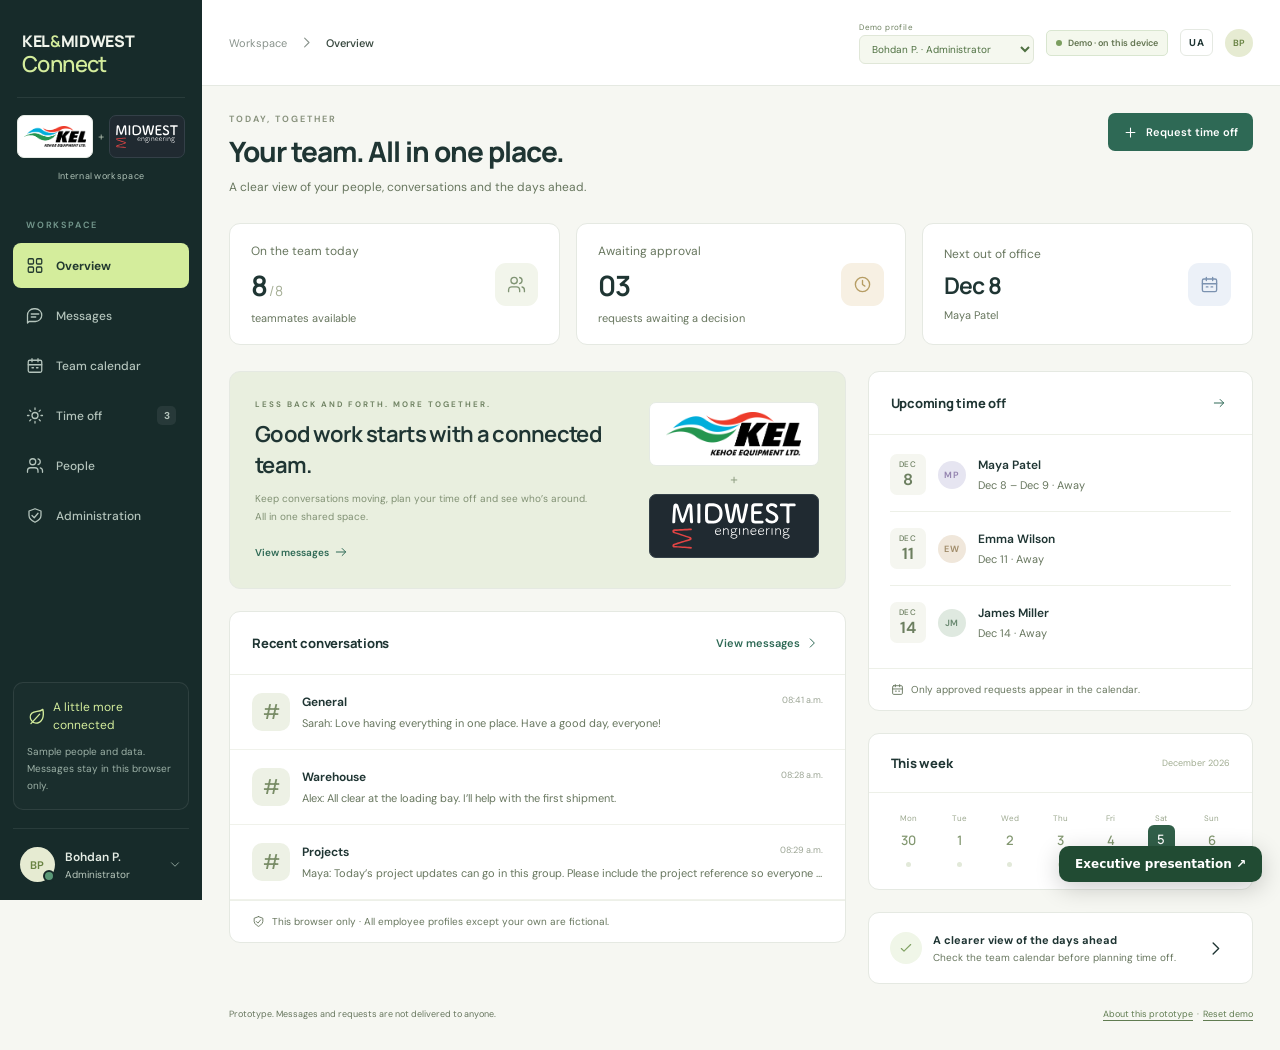
==== commit 02ca7344: "Link executive presentation from team workspace demo" ====
--- a/connect/index.html
+++ b/connect/index.html
@@ -14,6 +14,7 @@
   <script src="./hr.js" defer></script>
 </head>
 <body>
+  <a href="./presentation.html" aria-label="Open executive presentation" style="position:fixed;right:18px;bottom:18px;z-index:1000;background:#214b33;color:white;padding:11px 16px;border-radius:10px;box-shadow:0 6px 24px #0003;font:700 12px system-ui,sans-serif;text-decoration:none">Executive presentation ↗</a>
   <div id="app"></div>
   <div id="modal-root"></div>
   <div id="toast" class="toast" role="status" aria-live="polite"></div>
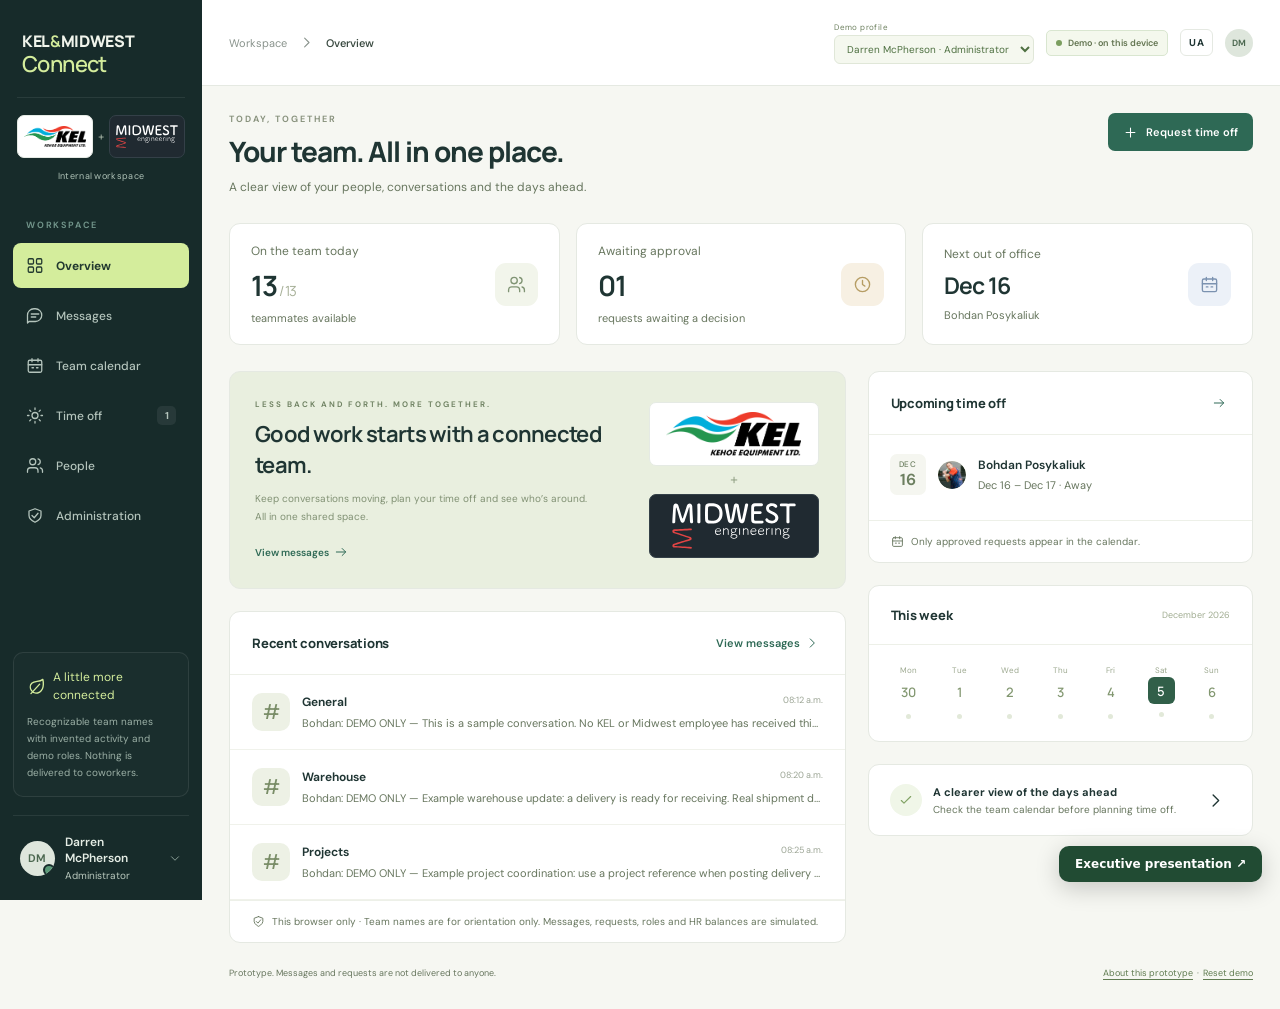
==== commit 20e6f9d6: "Load attachment storage and composer styles in KEL Connect demo" ====
--- a/connect/index.html
+++ b/connect/index.html
@@ -10,7 +10,9 @@
   <link rel="stylesheet" href="./style.css">
   <link rel="stylesheet" href="./hr.css">
   <link rel="stylesheet" href="./branding.css?v=joint-1">
-  <script src="./app.js?v=joint-1" defer></script>
+  <link rel="stylesheet" href="./attachments.css?v=files-1">
+  <script src="./app.js?v=files-1" defer></script>
+  <script src="./attachments.js?v=files-1" defer></script>
   <script src="./hr.js" defer></script>
 </head>
 <body>
--- a/connect/branding.css
+++ b/connect/branding.css
@@ -27,3 +27,7 @@
 .brand-joint .brand-title{display:block;font-size:16px;font-weight:800;line-height:20px;letter-spacing:-.35px;color:#f0f4eb;white-space:nowrap}
 .brand-joint .brand-amp{color:#d4ed9c;font-weight:650}
 .brand-joint .brand-connect{display:block;font-size:22px;font-weight:550;line-height:26px;letter-spacing:-.6px;color:#d4ed9c}
+
+/* Team photos: initials remain as fallback if the image cannot load. */
+.avatar{position:relative;overflow:hidden;flex-shrink:0}
+.avatar .avatar-photo{position:absolute;inset:0;width:100%;height:100%;object-fit:cover;border-radius:inherit}
--- a/connect/attachments.css
+++ b/connect/attachments.css
@@ -0,0 +1,32 @@
+/* Local demo attachments for KEL Connect */
+.attachment-file-input{position:absolute;width:1px;height:1px;overflow:hidden;opacity:0;pointer-events:none}
+.composer-tools{display:flex;align-items:center;gap:7px}
+.composer .attach-button{width:30px;height:30px;color:#4b7460;border-radius:7px}
+.composer .attach-button:hover,.composer .attach-button:focus-visible{background:#e7f0e7;color:#24583d}
+.composer.drag-files-over{outline:2px dashed #479866;outline-offset:3px;background:#f3fbf2}
+.composer.drag-files-over:after{content:"Drop files here";pointer-events:none;position:absolute;inset:3px;background:#f0f8eced;border:1px dashed #4e9262;border-radius:7px;display:grid;place-items:center;font-weight:700;font-size:13px;color:#316e48;z-index:8}
+.attachment-composer-note{font-size:9px;color:#8a9f89;margin:3px 0 0;padding:0 2px;line-height:1.5}
+.attachment-preview{display:flex;flex-wrap:wrap;gap:6px;padding:0 10px}
+.attachment-preview:empty{display:none}
+.attachment-preview-title{width:100%;font-size:10px;font-weight:750;color:#58715b;padding-top:6px}
+.attachment-chip{display:flex;align-items:center;gap:6px;min-height:34px;max-width:100%;padding:5px 6px 5px 9px;border:1px solid #d8e6d8;border-radius:7px;background:#f3f8f2;color:#345b40}
+.attachment-chip>.icon{width:15px;height:15px;flex:none}
+.attachment-chip-name{font-size:11px;font-weight:650;overflow:hidden;text-overflow:ellipsis;white-space:nowrap;max-width:180px}
+.attachment-chip small{color:#78917a;font-size:9px;white-space:nowrap}
+.attachment-chip button{display:grid;place-items:center;flex:none;width:23px;height:23px;border-radius:5px;color:#697d6c}
+.attachment-chip button:hover,.attachment-chip button:focus-visible{background:#e1e9df}
+.attachment-chip button .icon{width:13px;height:13px}
+.message-attachments{display:flex;flex-direction:column;gap:8px;max-width:370px;margin-top:9px}
+.message-attachment{display:flex;align-items:center;gap:11px;max-width:100%;min-width:230px;border:1px solid #dce7dd;background:#f6faf5;padding:8px 12px 8px 8px;border-radius:11px;text-decoration:none;transition:background .15s ease,border .15s ease}
+.message-attachment:hover,.message-attachment:focus-visible{background:#e8f2e7;border-color:#8aae8c}
+.attachment-thumbnail{width:52px;height:52px;display:grid;place-items:center;background:#e3eee4;color:#527b5a;border-radius:8px;position:relative;overflow:hidden;flex:none}
+.attachment-thumbnail>.icon{width:22px;height:22px}
+.attachment-thumbnail img{position:absolute;inset:0;width:100%;height:100%;object-fit:cover}
+.attachment-info{min-width:0;display:flex;flex-direction:column;gap:6px;flex:1}
+.attachment-info strong{font-size:12px;font-weight:750;color:#2c4935;overflow-wrap:anywhere}
+.attachment-info small{font-size:10px;color:#788879}
+.message-attachment>.icon{width:15px;height:15px;color:#79917a;flex:none}
+.message-attachment.file-unavailable{opacity:.7;cursor:not-allowed}
+.message-attachment.file-unavailable .attachment-info small:after{content:" · unavailable"}
+.composer .send-btn:disabled{opacity:.4;cursor:wait}
+@media(max-width:680px){.attachment-chip-name{max-width:120px}.message-attachments{max-width:100%}.message-attachment{min-width:0}.composer-hint{flex-direction:column;gap:2px}.attachment-composer-note{font-size:9px}}
